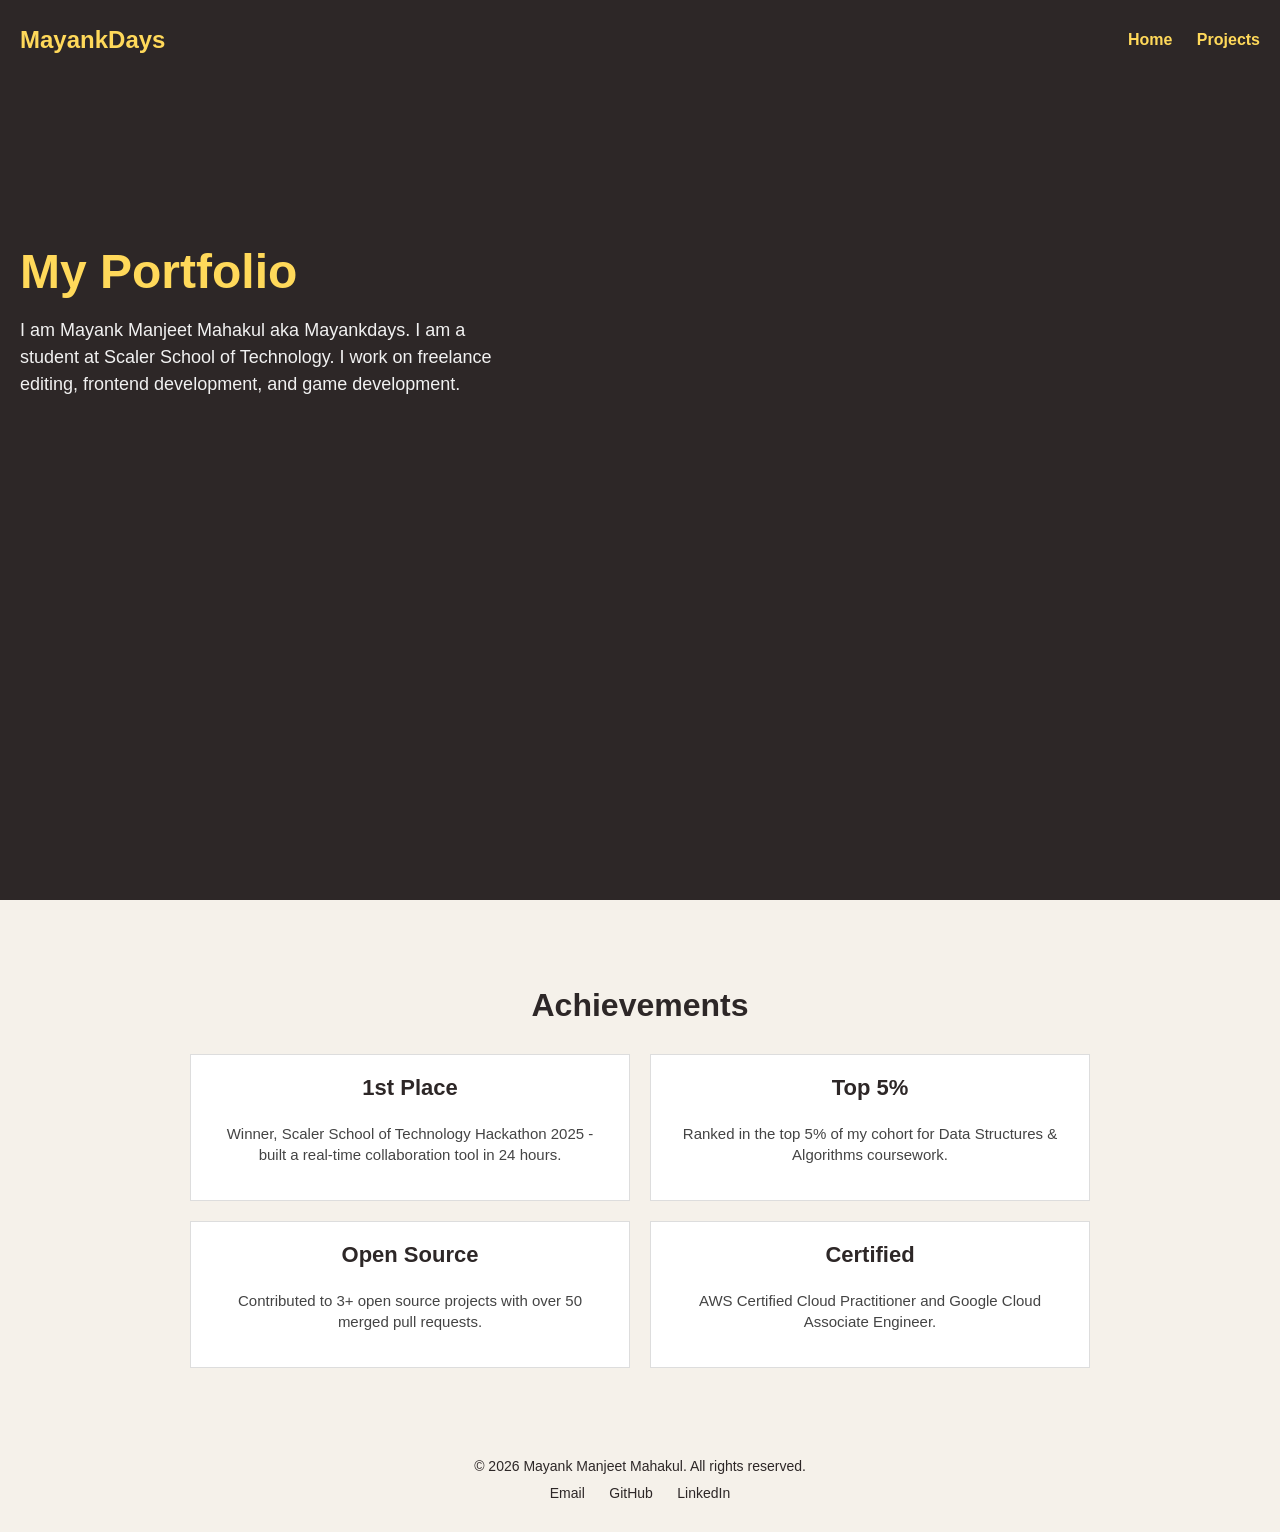
==== index.html @ 3d2e2b53 "initial" ====
<!DOCTYPE html>
<html lang="en">
<head>
    <meta charset="UTF-8">
    <meta name="viewport" content="width=device-width, initial-scale=1.0">
    <link rel="stylesheet" href="style.css">
    <title>My Portfolio</title>
</head>
<body>

    <!-- background video, muted so autoplay actually works -->
    <video autoplay muted loop playsinline id="myVideo">
        <source src="cancunbachi.mp4" type="video/mp4">
    </video>

    <div class="content">
        <header>
            <h2>MayankDays</h2>
            <nav>
                <a href="index.html">Home</a>
                <a href="projects.html">Projects</a>
            </nav>
        </header>

        <section class="hero">
            <div class="container">
                <h1>My Portfolio</h1>
                <p>I am Mayank Manjeet Mahakul aka Mayankdays. I am a student at Scaler School of Technology. I work on freelance editing, frontend development, and game development.</p>
            </div>
        </section>
    </div>

    <!-- achievements section, scroll down to see this over the video -->
    <section class="achievements">
        <div class="container">
            <h2>Achievements</h2>

            <div class="achievement-grid">
                <div class="achievement-card">
                    <h3>1st Place</h3>
                    <p>Winner, Scaler School of Technology Hackathon 2025 - built a real-time collaboration tool in 24 hours.</p>
                </div>

                <div class="achievement-card">
                    <h3>Top 5%</h3>
                    <p>Ranked in the top 5% of my cohort for Data Structures & Algorithms coursework.</p>
                </div>

                <div class="achievement-card">
                    <h3>Open Source</h3>
                    <p>Contributed to 3+ open source projects with over 50 merged pull requests.</p>
                </div>

                <div class="achievement-card">
                    <h3>Certified</h3>
                    <p>AWS Certified Cloud Practitioner and Google Cloud Associate Engineer.</p>
                </div>
            </div>
        </div>
    </section>

    <footer>
        <p>&copy; 2026 Mayank Manjeet Mahakul. All rights reserved.</p>
        <div class="footer-links">
            <a href="mailto:mayank@example.com">Email</a>
            <a href="https://github.com/mayankdays">GitHub</a>
            <a href="https://linkedin.com/in/mayankdays">LinkedIn</a>
        </div>
    </footer>

</body>
</html>
---- style.css ----
body {
    margin: 0px;
    background-color: #2D2727;
    font-family: Arial, sans-serif;
}

#myVideo {
    position: fixed;
    top: 0px;
    right: 0px;
    min-width: 100%;
    min-height: 100%;
    opacity: 0.5;
    z-index: -1;
}

.content {
    position: relative;
    min-height: 100vh;
    color: #f1f1f1;
    width: 100%;
}

header {
    display: flex;
    justify-content: space-between;
    align-items: center;
    padding: 20px;
    height: 40px;
    color: #FFD95A;
}

header h2 {
    margin: 0px;
}

header nav a {
    color: #FFD95A;
    text-decoration: none;
    font-weight: bold;
    margin-left: 20px;
}

.hero {
    display: flex;
    align-items: center;
    height: 500px;
}

.container {
    padding-left: 20px;
    padding-right: 20px;
}

.hero h1 {
    font-size: 48px;
    color: #FFD95A;
    margin-bottom: 15px;
    margin-top: 0px;
}

.hero p {
    font-size: 18px;
    line-height: 1.5;
    width: 500px;
}

/* achievements part */

.achievements {
    background-color: #F5F1EA;
    color: #2D2727;
    padding-top: 60px;
    padding-bottom: 60px;
}

.achievements h2 {
    text-align: center;
    font-size: 32px;
    margin-bottom: 30px;
}

.achievement-grid {
    display: grid;
    grid-template-columns: 1fr 1fr;
    gap: 20px;
    width: 900px;
    margin-left: auto;
    margin-right: auto;
}

.achievement-card {
    background-color: #ffffff;
    border: 1px solid #ddd;
    padding: 20px;
    text-align: center;
    transition: 0.2s;
}

.achievement-card:hover {
    border-color: #2D2727;
    background-color: #fafafa;
}

.achievement-card h3 {
    margin-top: 0px;
    font-size: 22px;
}

.achievement-card p {
    font-size: 15px;
    line-height: 1.4;
    color: #444;
}

/* projects page */

.projects-intro {
    background-color: #2D2727;
    color: #f1f1f1;
    padding-top: 80px;
    padding-bottom: 60px;
    text-align: center;
}

.projects-intro h1 {
    color: #FFD95A;
    font-size: 42px;
    margin-bottom: 10px;
}

.projects {
    background-color: #F5F1EA;
    padding-top: 60px;
    padding-bottom: 60px;
}

.project-grid {
    display: grid;
    grid-template-columns: 1fr 1fr 1fr;
    gap: 20px;
    width: 900px;
    margin-left: auto;
    margin-right: auto;
}

.project-card {
    background-color: #ffffff;
    border: 1px solid #ddd;
    padding: 15px;
    text-align: center;
    transition: 0.2s;
}

.project-card:hover {
    border-color: #2D2727;
}

.project-card video {
    width: 100%;
    margin-bottom: 10px;
}

.project-card h3 {
    margin-top: 0px;
    font-size: 20px;
    color: #2D2727;
}

.project-card p {
    font-size: 14px;
    line-height: 1.4;
    color: #444;
}

footer {
    background-color: #F5F1EA;
    color: #2D2727;
    text-align: center;
    padding: 30px 20px;
}

footer p {
    margin: 0px;
    margin-bottom: 10px;
    font-size: 14px;
}

.footer-links a {
    color: #2D2727;
    text-decoration: none;
    margin-left: 10px;
    margin-right: 10px;
    font-size: 14px;
}

.footer-links a:hover {
    text-decoration: underline;
}

@media (max-width: 600px) {

    .hero p {
        width: 100%;
    }

    .achievement-grid {
        width: 100%;
        grid-template-columns: 1fr;
    }

    .project-grid {
        width: 100%;
        grid-template-columns: 1fr;
    }

    header {
        flex-direction: column;
        height: auto;
    }

    header h2 {
        margin-bottom: 10px;
    }
}
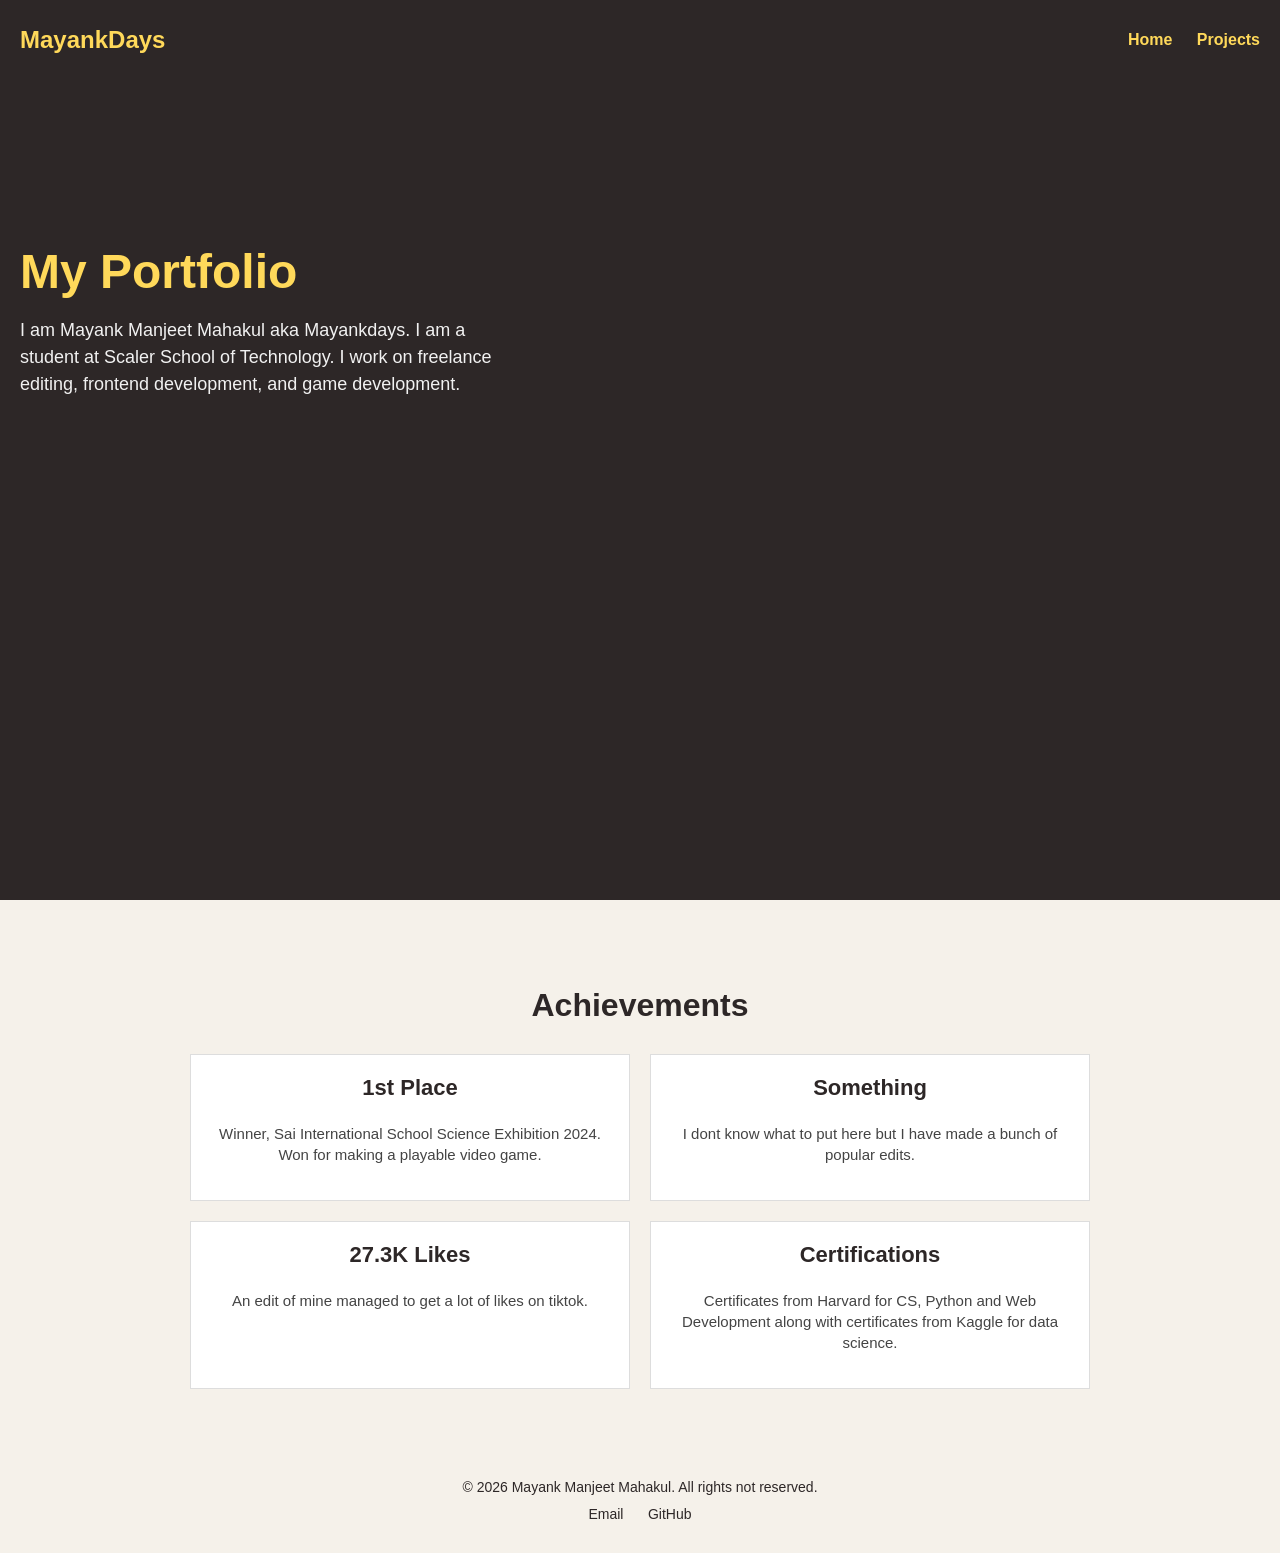
==== commit 6b1e51eb: "something" ====
--- a/index.html
+++ b/index.html
@@ -8,7 +8,6 @@
 </head>
 <body>
 
-    <!-- background video, muted so autoplay actually works -->
     <video autoplay muted loop playsinline id="myVideo">
         <source src="cancunbachi.mp4" type="video/mp4">
     </video>
@@ -22,7 +21,7 @@
             </nav>
         </header>
 
-        <section class="hero">
+        <section class="front-page">
             <div class="container">
                 <h1>My Portfolio</h1>
                 <p>I am Mayank Manjeet Mahakul aka Mayankdays. I am a student at Scaler School of Technology. I work on freelance editing, frontend development, and game development.</p>
@@ -30,41 +29,39 @@
         </section>
     </div>
 
-    <!-- achievements section, scroll down to see this over the video -->
     <section class="achievements">
         <div class="container">
             <h2>Achievements</h2>
 
-            <div class="achievement-grid">
-                <div class="achievement-card">
+            <div class="agrid">
+                <div class="acard">
                     <h3>1st Place</h3>
-                    <p>Winner, Scaler School of Technology Hackathon 2025 - built a real-time collaboration tool in 24 hours.</p>
+                    <p>Winner, Sai International School Science Exhibition 2024. Won for making a playable video game.</p>
                 </div>
 
-                <div class="achievement-card">
-                    <h3>Top 5%</h3>
-                    <p>Ranked in the top 5% of my cohort for Data Structures & Algorithms coursework.</p>
+                <div class="acard">
+                    <h3>Something</h3>
+                    <p>I dont know what to put here but I have made a bunch of popular edits.</p>
                 </div>
 
-                <div class="achievement-card">
-                    <h3>Open Source</h3>
-                    <p>Contributed to 3+ open source projects with over 50 merged pull requests.</p>
+                <div class="acard">
+                    <h3>27.3K Likes</h3>
+                    <p>An edit of mine managed to get a lot of likes on tiktok.</p>
                 </div>
 
-                <div class="achievement-card">
-                    <h3>Certified</h3>
-                    <p>AWS Certified Cloud Practitioner and Google Cloud Associate Engineer.</p>
+                <div class="acard">
+                    <h3>Certifications</h3>
+                    <p>Certificates from Harvard for CS, Python and Web Development along with certificates from Kaggle for data science.</p>
                 </div>
             </div>
         </div>
     </section>
 
     <footer>
-        <p>&copy; 2026 Mayank Manjeet Mahakul. All rights reserved.</p>
-        <div class="footer-links">
-            <a href="mailto:mayank@example.com">Email</a>
+        <p>&copy; 2026 Mayank Manjeet Mahakul. All rights not reserved.</p>
+        <div class="links">
+            <a href="mailto:mayankdays@gmail.com">Email</a>
             <a href="https://github.com/mayankdays">GitHub</a>
-            <a href="https://linkedin.com/in/mayankdays">LinkedIn</a>
         </div>
     </footer>
 
--- a/style.css
+++ b/style.css
@@ -41,7 +41,7 @@
     margin-left: 20px;
 }
 
-.hero {
+.front-page {
     display: flex;
     align-items: center;
     height: 500px;
@@ -52,21 +52,19 @@
     padding-right: 20px;
 }
 
-.hero h1 {
+.front-page h1 {
     font-size: 48px;
     color: #FFD95A;
     margin-bottom: 15px;
     margin-top: 0px;
 }
 
-.hero p {
+.front-page p {
     font-size: 18px;
     line-height: 1.5;
     width: 500px;
 }
 
-/* achievements part */
-
 .achievements {
     background-color: #F5F1EA;
     color: #2D2727;
@@ -80,7 +78,7 @@
     margin-bottom: 30px;
 }
 
-.achievement-grid {
+.agrid {
     display: grid;
     grid-template-columns: 1fr 1fr;
     gap: 20px;
@@ -89,7 +87,7 @@
     margin-right: auto;
 }
 
-.achievement-card {
+.acard {
     background-color: #ffffff;
     border: 1px solid #ddd;
     padding: 20px;
@@ -97,25 +95,23 @@
     transition: 0.2s;
 }
 
-.achievement-card:hover {
+.acard:hover {
     border-color: #2D2727;
     background-color: #fafafa;
 }
 
-.achievement-card h3 {
+.acard h3 {
     margin-top: 0px;
     font-size: 22px;
 }
 
-.achievement-card p {
+.acard p {
     font-size: 15px;
     line-height: 1.4;
     color: #444;
 }
 
-/* projects page */
-
-.projects-intro {
+.intro {
     background-color: #2D2727;
     color: #f1f1f1;
     padding-top: 80px;
@@ -123,7 +119,7 @@
     text-align: center;
 }
 
-.projects-intro h1 {
+.intro h1 {
     color: #FFD95A;
     font-size: 42px;
     margin-bottom: 10px;
@@ -135,7 +131,7 @@
     padding-bottom: 60px;
 }
 
-.project-grid {
+.pgrid {
     display: grid;
     grid-template-columns: 1fr 1fr 1fr;
     gap: 20px;
@@ -144,7 +140,7 @@
     margin-right: auto;
 }
 
-.project-card {
+.pcard {
     background-color: #ffffff;
     border: 1px solid #ddd;
     padding: 15px;
@@ -152,22 +148,22 @@
     transition: 0.2s;
 }
 
-.project-card:hover {
+.pcard:hover {
     border-color: #2D2727;
 }
 
-.project-card video {
+.pcard video {
     width: 100%;
     margin-bottom: 10px;
 }
 
-.project-card h3 {
+.pcard h3 {
     margin-top: 0px;
     font-size: 20px;
     color: #2D2727;
 }
 
-.project-card p {
+.pcard p {
     font-size: 14px;
     line-height: 1.4;
     color: #444;
@@ -186,7 +182,7 @@
     font-size: 14px;
 }
 
-.footer-links a {
+.links a {
     color: #2D2727;
     text-decoration: none;
     margin-left: 10px;
@@ -194,17 +190,17 @@
     font-size: 14px;
 }
 
-.footer-links a:hover {
+.links a:hover {
     text-decoration: underline;
 }
 
 @media (max-width: 600px) {
 
-    .hero p {
+    .front-page p {
         width: 100%;
     }
 
-    .achievement-grid {
+    .agrid {
         width: 100%;
         grid-template-columns: 1fr;
     }
